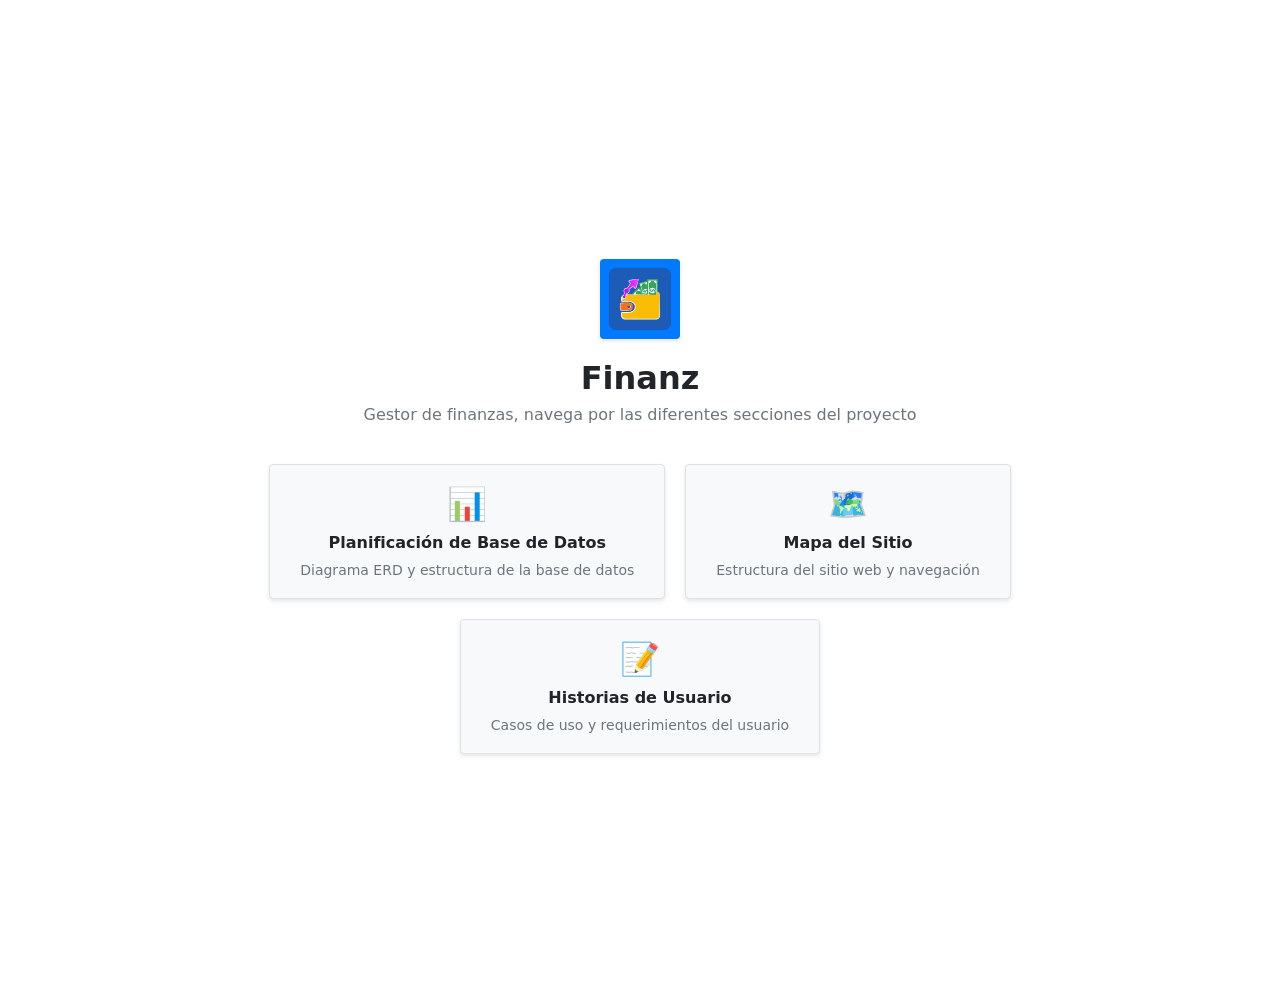
==== index.html @ 7e3db4f6 "Initial commit: Reorganize project structure for deployment, add SVG logo, create README" ====
<!DOCTYPE html>
<html lang="es">
  <head>
    <meta charset="utf-8" />
    <meta name="viewport" content="width=device-width,initial-scale=1" />
    <title>Finanz.</title>
    <link rel="stylesheet" href="styles/base.css" />
    <link rel="stylesheet" href="styles/index.css" />
  </head>
  <body>
    <div class="wrap">
      <div class="header">
        <img src="finanz-logo.svg" alt="Finanz Logo" class="logo" />
        <h1>Finanz</h1>
        <p class="subtitle">Gestor de finanzas, navega por las diferentes secciones del proyecto</p>
      </div>
      <div class="nav">
        <a href="views/databse_plan.html" class="nav-btn">
          <div class="icon">📊</div>
          <div class="title">Planificación de Base de Datos</div>
          <div class="desc">Diagrama ERD y estructura de la base de datos</div>
        </a>
        <a href="views/site_map.html" class="nav-btn">
          <div class="icon">🗺️</div>
          <div class="title">Mapa del Sitio</div>
          <div class="desc">Estructura del sitio web y navegación</div>
        </a>
        <a href="views/user_stories.html" class="nav-btn">
          <div class="icon">📝</div>
          <div class="title">Historias de Usuario</div>
          <div class="desc">Casos de uso y requerimientos del usuario</div>
        </a>
      </div>
    </div>
  </body>
</html>
---- styles/base.css ----
:root {
  --bg: #ffffff;
  --card: #f8f9fa;
  --muted: #6c757d;
  --accent: #007bff;
  --accent2: #28a745;
  --border: #dee2e6;
  --text: #212529;
  --card-radius: 4px;
  --shadow: 0 2px 4px rgba(0, 0, 0, 0.1);
  --gap: 12px;
  font-family: Inter, ui-sans-serif, system-ui, -apple-system, "Segoe UI",
    Roboto, "Helvetica Neue", Arial;
}

html,
body {
  height: 100%;
  margin: 0;
  background: var(--bg);
  color: var(--text);
}

body {
  font-family: Inter, system-ui, Segoe UI, Arial;
  background: var(--bg);
  margin: 0;
  padding: 28px;
  color: var(--text);
}

.wrap {
  max-width: 1100px;
  margin: 0 auto;
  padding: 28px;
  display: flex;
  flex-direction: column;
  align-items: center;
  justify-content: center;
  min-height: 100vh;
}

header {
  display: flex;
  align-items: center;
  gap: 16px;
  margin-bottom: 18px;
}

.logo {
  width: 80px;
  height: 80px;
  border-radius: var(--card-radius);
  background: var(--accent);
  display: flex;
  align-items: center;
  justify-content: center;
  color: white;
  font-weight: 700;
  box-shadow: var(--shadow);
  margin: 0 auto 20px;
}

h1 {
  margin: 0;
  font-size: 32px;
  font-weight: 600;
  color: var(--text);
}

p.lead {
  margin: 6px 0 0;
  color: var(--muted);
}

.back-btn {
  background: var(--card);
  border: 1px solid var(--border);
  padding: 8px 12px;
  border-radius: var(--card-radius);
  color: var(--text);
  text-decoration: none;
  font-size: 13px;
  display: inline-block;
  margin-bottom: 18px;
  box-shadow: var(--shadow);
}

.back-btn:hover {
  background: #e9ecef;
}
---- styles/index.css ----
.header {
  text-align: center;
  margin-bottom: 40px;
}

.subtitle {
  margin: 8px 0 0;
  color: var(--muted);
  font-size: 16px;
}

.nav {
  display: flex;
  gap: 20px;
  flex-wrap: wrap;
  justify-content: center;
}

.nav-btn {
  background: var(--card);
  border: 1px solid var(--border);
  padding: 20px 30px;
  border-radius: var(--card-radius);
  color: var(--text);
  cursor: pointer;
  font-size: 16px;
  font-weight: 500;
  text-decoration: none;
  display: flex;
  flex-direction: column;
  align-items: center;
  gap: 10px;
  transition: all 0.3s ease;
  box-shadow: var(--shadow);
  min-width: 200px;
}

.nav-btn:hover {
  background: #e9ecef;
  transform: translateY(-2px);
  box-shadow: 0 4px 8px rgba(0, 0, 0, 0.15);
}

.nav-btn .icon {
  font-size: 32px;
}

.nav-btn .title {
  font-weight: 600;
}

.nav-btn .desc {
  font-size: 14px;
  color: var(--muted);
  text-align: center;
}

@media (max-width: 720px) {
  .wrap {
    padding: 20px;
  }
  .nav {
    flex-direction: column;
    align-items: center;
  }
  .nav-btn {
    width: 100%;
    max-width: 300px;
  }
}
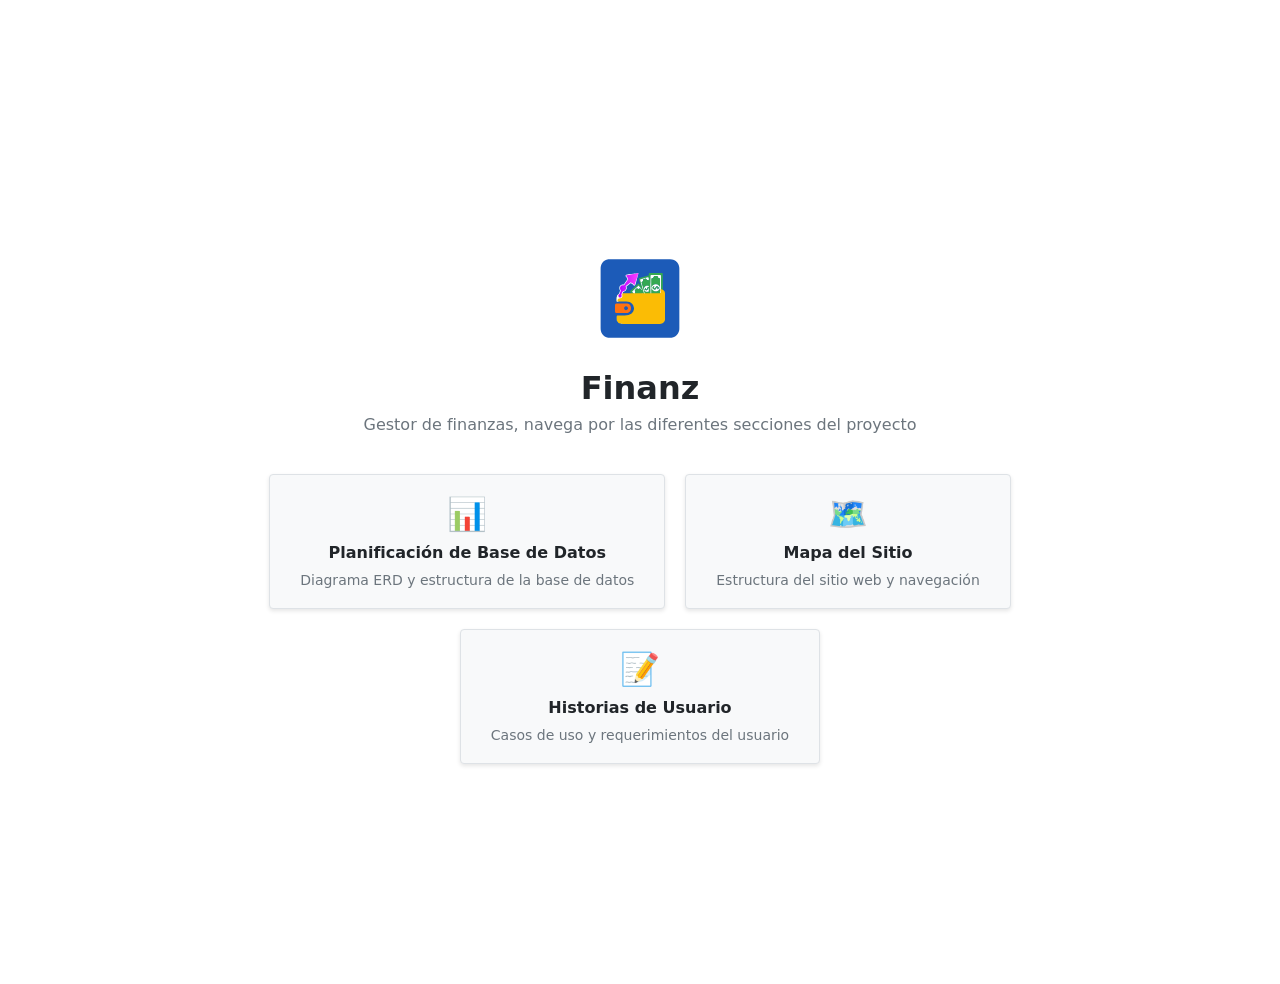
==== commit b3a45c0c: "Fix ERD HTML structure, move metas table, organize scripts in separate folder" ====
--- a/index.html
+++ b/index.html
@@ -10,9 +10,11 @@
   <body>
     <div class="wrap">
       <div class="header">
-        <img src="finanz-logo.svg" alt="Finanz Logo" class="logo" />
+        <img src="finanz-logo.svg" alt="Finanz Logo" class="logo-index" />
         <h1>Finanz</h1>
-        <p class="subtitle">Gestor de finanzas, navega por las diferentes secciones del proyecto</p>
+        <p class="subtitle">
+          Gestor de finanzas, navega por las diferentes secciones del proyecto
+        </p>
       </div>
       <div class="nav">
         <a href="views/databse_plan.html" class="nav-btn">
--- a/styles/base.css
+++ b/styles/base.css
@@ -58,9 +58,15 @@
   color: white;
   font-weight: 700;
   box-shadow: var(--shadow);
+  margin:
+   0 auto 20px;
+}
+.logo-index {
+  width: 100px;
+  height: auto;
   margin: 0 auto 20px;
+  display: block;
 }
-
 h1 {
   margin: 0;
   font-size: 32px;
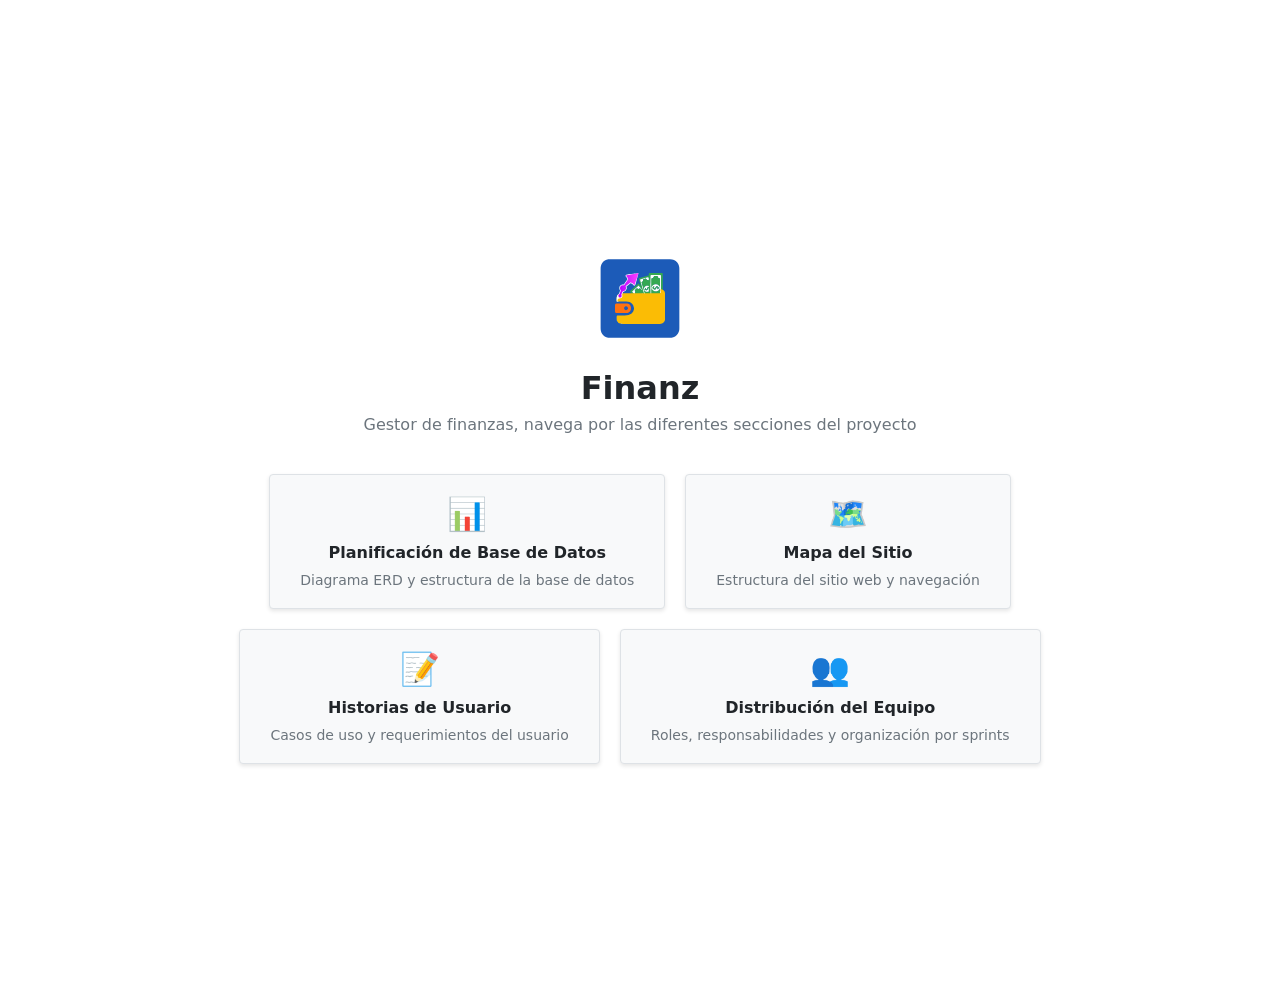
==== commit f4a0573d: "Planeacion" ====
--- a/index.html
+++ b/index.html
@@ -32,6 +32,11 @@
           <div class="title">Historias de Usuario</div>
           <div class="desc">Casos de uso y requerimientos del usuario</div>
         </a>
+        <a href="views/team_distribution.html" class="nav-btn">
+          <div class="icon">👥</div>
+          <div class="title">Distribución del Equipo</div>
+          <div class="desc">Roles, responsabilidades y organización por sprints</div>
+        </a>
       </div>
     </div>
   </body>
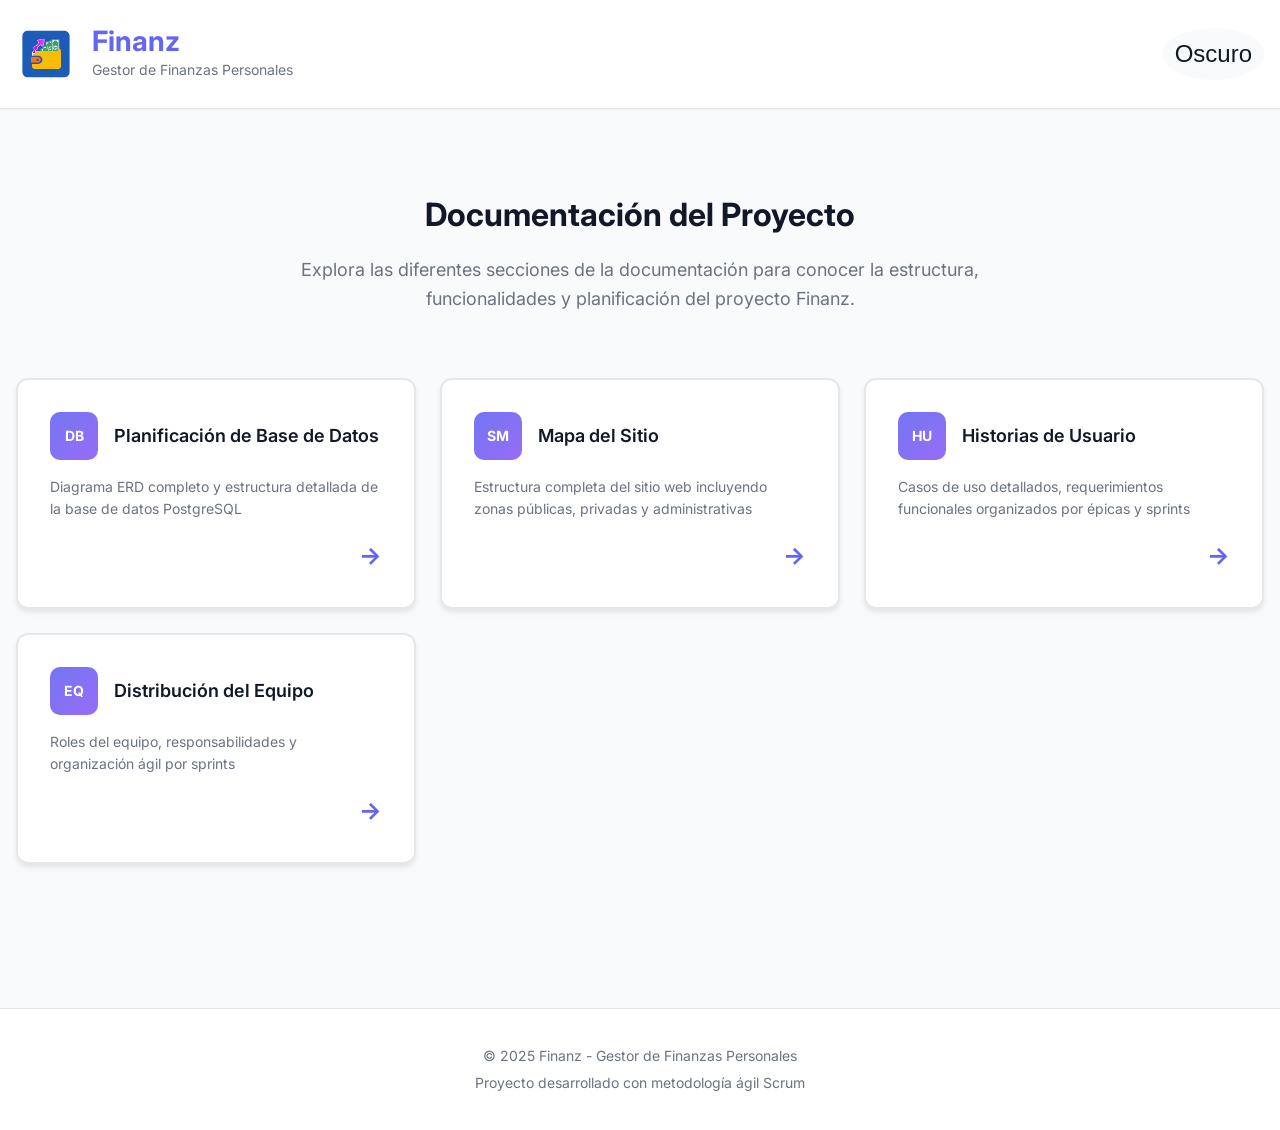
==== commit c4aced40: "refactor: rediseñar página principal con estilo moderno y consistente - Actualiza index.html con est" ====
--- a/index.html
+++ b/index.html
@@ -1,43 +1,109 @@
 <!DOCTYPE html>
 <html lang="es">
   <head>
-    <meta charset="utf-8" />
-    <meta name="viewport" content="width=device-width,initial-scale=1" />
-    <title>Finanz.</title>
-    <link rel="stylesheet" href="styles/base.css" />
+    <meta charset="UTF-8" />
+    <meta name="viewport" content="width=device-width, initial-scale=1.0" />
+    <meta
+      name="description"
+      content="Finanz - Gestor de Finanzas Personales. Documentación completa del proyecto."
+    />
+    <title>Finanz - Gestor de Finanzas Personales</title>
+    <link rel="stylesheet" href="styles/user_stories.css" />
     <link rel="stylesheet" href="styles/index.css" />
+    <link rel="preconnect" href="https://fonts.googleapis.com" />
+    <link rel="preconnect" href="https://fonts.gstatic.com" crossorigin />
+    <link
+      href="https://fonts.googleapis.com/css2?family=Inter:wght@300;400;500;600;700&display=swap"
+      rel="stylesheet"
+    />
   </head>
   <body>
-    <div class="wrap">
-      <div class="header">
-        <img src="finanz-logo.svg" alt="Finanz Logo" class="logo-index" />
-        <h1>Finanz</h1>
-        <p class="subtitle">
-          Gestor de finanzas, navega por las diferentes secciones del proyecto
-        </p>
+    <header class="header">
+      <div class="container">
+        <div class="header-content">
+          <div class="logo-section">
+            <img src="finanz-logo.svg" alt="Finanz Logo" class="logo-img" />
+            <div class="logo-text">
+              <h1 class="logo-title">Finanz</h1>
+              <p class="logo-subtitle">Gestor de Finanzas Personales</p>
+            </div>
+          </div>
+          <button
+            id="theme-toggle"
+            class="theme-toggle"
+            aria-label="Cambiar tema"
+          >
+            <span class="theme-icon">Oscuro</span>
+          </button>
+        </div>
       </div>
-      <div class="nav">
-        <a href="views/databse_plan.html" class="nav-btn">
-          <div class="icon">📊</div>
-          <div class="title">Planificación de Base de Datos</div>
-          <div class="desc">Diagrama ERD y estructura de la base de datos</div>
-        </a>
-        <a href="views/site_map.html" class="nav-btn">
-          <div class="icon">🗺️</div>
-          <div class="title">Mapa del Sitio</div>
-          <div class="desc">Estructura del sitio web y navegación</div>
-        </a>
-        <a href="views/user_stories.html" class="nav-btn">
-          <div class="icon">📝</div>
-          <div class="title">Historias de Usuario</div>
-          <div class="desc">Casos de uso y requerimientos del usuario</div>
-        </a>
-        <a href="views/team_distribution.html" class="nav-btn">
-          <div class="icon">👥</div>
-          <div class="title">Distribución del Equipo</div>
-          <div class="desc">Roles, responsabilidades y organización por sprints</div>
-        </a>
+    </header>
+
+    <main class="main">
+      <div class="container">
+        <section class="welcome-section">
+          <h2 class="welcome-title">Documentación del Proyecto</h2>
+          <p class="welcome-description">
+            Explora las diferentes secciones de la documentación para conocer la estructura, 
+            funcionalidades y planificación del proyecto Finanz.
+          </p>
+        </section>
+
+        <section class="navigation-grid">
+          <a href="views/databse_plan.html" class="nav-card">
+            <div class="nav-card-header">
+              <div class="nav-card-icon nav-icon-database"></div>
+              <h3 class="nav-card-title">Planificación de Base de Datos</h3>
+            </div>
+            <p class="nav-card-description">
+              Diagrama ERD completo y estructura detallada de la base de datos PostgreSQL
+            </p>
+            <span class="nav-card-arrow">→</span>
+          </a>
+
+          <a href="views/site_map.html" class="nav-card">
+            <div class="nav-card-header">
+              <div class="nav-card-icon nav-icon-sitemap"></div>
+              <h3 class="nav-card-title">Mapa del Sitio</h3>
+            </div>
+            <p class="nav-card-description">
+              Estructura completa del sitio web incluyendo zonas públicas, privadas y administrativas
+            </p>
+            <span class="nav-card-arrow">→</span>
+          </a>
+
+          <a href="views/user_stories.html" class="nav-card">
+            <div class="nav-card-header">
+              <div class="nav-card-icon nav-icon-stories"></div>
+              <h3 class="nav-card-title">Historias de Usuario</h3>
+            </div>
+            <p class="nav-card-description">
+              Casos de uso detallados, requerimientos funcionales organizados por épicas y sprints
+            </p>
+            <span class="nav-card-arrow">→</span>
+          </a>
+
+          <a href="views/team_distribution.html" class="nav-card">
+            <div class="nav-card-header">
+              <div class="nav-card-icon nav-icon-team"></div>
+              <h3 class="nav-card-title">Distribución del Equipo</h3>
+            </div>
+            <p class="nav-card-description">
+              Roles del equipo, responsabilidades y organización ágil por sprints
+            </p>
+            <span class="nav-card-arrow">→</span>
+          </a>
+        </section>
       </div>
-    </div>
+    </main>
+
+    <footer class="footer">
+      <div class="container">
+        <p>&copy; 2025 Finanz - Gestor de Finanzas Personales</p>
+        <p>Proyecto desarrollado con metodología ágil Scrum</p>
+      </div>
+    </footer>
+
+    <script src="scripts/index.js"></script>
   </body>
 </html>
--- a/styles/user_stories.css
+++ b/styles/user_stories.css
@@ -0,0 +1,629 @@
+/* ==================== Variables CSS ==================== */
+:root {
+  --primary-color: #6366f1;
+  --primary-hover: #4f46e5;
+  --secondary-color: #8b5cf6;
+  --accent-color: #f59e0b;
+  --success-color: #10b981;
+  --warning-color: #f59e0b;
+  --danger-color: #ef4444;
+
+  --bg-primary: #ffffff;
+  --bg-secondary: #f9fafb;
+  --bg-tertiary: #f3f4f6;
+  --background-primary: #ffffff;
+  --background-secondary: #f9fafb;
+  --text-primary: #111827;
+  --text-secondary: #6b7280;
+  --text-tertiary: #9ca3af;
+  --border-color: #e5e7eb;
+  --shadow-sm: 0 1px 2px 0 rgba(0, 0, 0, 0.05);
+  --shadow-md: 0 4px 6px -1px rgba(0, 0, 0, 0.1);
+  --shadow-lg: 0 10px 15px -3px rgba(0, 0, 0, 0.1);
+  --shadow-xl: 0 20px 25px -5px rgba(0, 0, 0, 0.1);
+
+  --font-family: "Inter", -apple-system, BlinkMacSystemFont, "Segoe UI",
+    sans-serif;
+  --transition: all 0.3s cubic-bezier(0.4, 0, 0.2, 1);
+}
+
+/* Dark mode */
+[data-theme="dark"] {
+  --bg-primary: #111827;
+  --bg-secondary: #1f2937;
+  --bg-tertiary: #374151;
+  --background-primary: #111827;
+  --background-secondary: #1f2937;
+  --text-primary: #f9fafb;
+  --text-secondary: #d1d5db;
+  --text-tertiary: #9ca3af;
+  --border-color: #374151;
+  --shadow-sm: 0 1px 2px 0 rgba(0, 0, 0, 0.3);
+  --shadow-md: 0 4px 6px -1px rgba(0, 0, 0, 0.4);
+  --shadow-lg: 0 10px 15px -3px rgba(0, 0, 0, 0.5);
+  --shadow-xl: 0 20px 25px -5px rgba(0, 0, 0, 0.6);
+}
+
+/* ==================== Reset & Base ==================== */
+*,
+*::before,
+*::after {
+  box-sizing: border-box;
+  margin: 0;
+  padding: 0;
+}
+
+html {
+  scroll-behavior: smooth;
+}
+
+body {
+  font-family: var(--font-family);
+  background-color: var(--bg-secondary);
+  color: var(--text-primary);
+  line-height: 1.6;
+  transition: var(--transition);
+  min-height: 100vh;
+  display: flex;
+  flex-direction: column;
+}
+
+.sr-only {
+  position: absolute;
+  width: 1px;
+  height: 1px;
+  padding: 0;
+  margin: -1px;
+  overflow: hidden;
+  clip: rect(0, 0, 0, 0);
+  white-space: nowrap;
+  border-width: 0;
+}
+
+.container {
+  width: 100%;
+  max-width: 1280px;
+  margin: 0 auto;
+  padding: 0 1rem;
+}
+
+/* ==================== Header ==================== */
+.header {
+  background-color: var(--bg-primary);
+  border-bottom: 1px solid var(--border-color);
+  box-shadow: var(--shadow-sm);
+  position: sticky;
+  top: 0;
+  z-index: 1000;
+}
+
+.header-content {
+  display: flex;
+  align-items: center;
+  justify-content: space-between;
+  gap: 1rem;
+  padding: 1rem 0;
+}
+
+.logo {
+  display: flex;
+  align-items: center;
+  gap: 0.5rem;
+  font-size: 1.5rem;
+  font-weight: 700;
+  color: var(--primary-color);
+}
+
+.logo-icon {
+  font-size: 2rem;
+}
+
+.project-selector {
+  flex: 1;
+  max-width: 300px;
+}
+
+.project-info {
+  flex: 1;
+  max-width: 300px;
+  display: flex;
+  align-items: center;
+  justify-content: center;
+}
+
+.project-name {
+  padding: 0.5rem 1rem;
+  font-size: 1rem;
+  font-weight: 600;
+  color: var(--text-primary);
+  background-color: var(--bg-secondary);
+  border-radius: 8px;
+  border: 2px solid var(--border-color);
+}
+
+.project-select {
+  width: 100%;
+  padding: 0.5rem 1rem;
+  font-size: 1rem;
+  border: 2px solid var(--border-color);
+  border-radius: 8px;
+  background-color: var(--bg-secondary);
+  color: var(--text-primary);
+  cursor: pointer;
+  transition: var(--transition);
+}
+
+.project-select:hover {
+  border-color: var(--primary-color);
+}
+
+.project-select:focus {
+  outline: none;
+  border-color: var(--primary-color);
+  box-shadow: 0 0 0 3px rgba(99, 102, 241, 0.1);
+}
+
+.theme-toggle {
+  padding: 0.75rem;
+  border: none;
+  border-radius: 50%;
+  background-color: var(--bg-secondary);
+  color: var(--text-primary);
+  font-size: 1.5rem;
+  cursor: pointer;
+  transition: var(--transition);
+}
+
+.theme-toggle:hover {
+  background-color: var(--bg-tertiary);
+  transform: scale(1.1);
+}
+
+.back-button {
+  padding: 0.75rem 1rem;
+  border: none;
+  border-radius: 8px;
+  background-color: var(--bg-secondary);
+  color: var(--text-primary);
+  font-size: 0.875rem;
+  font-weight: 600;
+  cursor: pointer;
+  transition: var(--transition);
+  text-decoration: none;
+  display: inline-flex;
+  align-items: center;
+  gap: 0.5rem;
+}
+
+.back-button:hover {
+  background-color: var(--bg-tertiary);
+  transform: translateX(-2px);
+}
+
+/* ==================== Main Content ==================== */
+.main {
+  flex: 1;
+  padding: 2rem 0;
+}
+
+.controls {
+  background-color: var(--bg-primary);
+  border-radius: 12px;
+  padding: 1.5rem;
+  margin-bottom: 2rem;
+  box-shadow: var(--shadow-md);
+  display: flex;
+  flex-direction: column;
+  gap: 1rem;
+}
+
+.search-box {
+  flex: 1;
+}
+
+.search-input {
+  width: 100%;
+  padding: 0.75rem 1rem;
+  font-size: 1rem;
+  border: 2px solid var(--border-color);
+  border-radius: 8px;
+  background-color: var(--bg-secondary);
+  color: var(--text-primary);
+  transition: var(--transition);
+}
+
+.search-input:focus {
+  outline: none;
+  border-color: var(--primary-color);
+  box-shadow: 0 0 0 3px rgba(99, 102, 241, 0.1);
+}
+
+.filter-group {
+  display: flex;
+  align-items: center;
+  gap: 0.5rem;
+}
+
+.filter-label {
+  font-weight: 600;
+  color: var(--text-secondary);
+}
+
+.epic-filter {
+  padding: 0.5rem 1rem;
+  font-size: 1rem;
+  border: 2px solid var(--border-color);
+  border-radius: 8px;
+  background-color: var(--bg-secondary);
+  color: var(--text-primary);
+  cursor: pointer;
+  transition: var(--transition);
+}
+
+.epic-filter:hover {
+  border-color: var(--primary-color);
+}
+
+.stats {
+  display: flex;
+  gap: 1.5rem;
+  padding: 0.5rem 0;
+  font-size: 0.875rem;
+  color: var(--text-secondary);
+}
+
+.stat-item strong {
+  color: var(--primary-color);
+  font-size: 1.25rem;
+}
+
+/* ==================== Stories Grid ==================== */
+.stories-grid {
+  display: grid;
+  grid-template-columns: repeat(auto-fill, minmax(350px, 1fr));
+  gap: 1.5rem;
+}
+
+.story-card {
+  background-color: var(--bg-primary);
+  border: 1px solid var(--border-color);
+  border-radius: 12px;
+  padding: 1.5rem;
+  transition: var(--transition);
+  cursor: pointer;
+  box-shadow: var(--shadow-sm);
+}
+
+.story-card:hover {
+  box-shadow: var(--shadow-lg);
+  transform: translateY(-4px);
+  border-color: var(--primary-color);
+}
+
+.story-header {
+  display: flex;
+  align-items: center;
+  justify-content: space-between;
+  margin-bottom: 1rem;
+}
+
+.story-code {
+  display: inline-block;
+  padding: 0.25rem 0.75rem;
+  background-color: var(--primary-color);
+  color: white;
+  font-size: 0.75rem;
+  font-weight: 700;
+  border-radius: 999px;
+}
+
+.story-epic {
+  display: inline-block;
+  padding: 0.25rem 0.75rem;
+  background-color: var(--bg-tertiary);
+  color: var(--text-secondary);
+  font-size: 0.75rem;
+  font-weight: 600;
+  border-radius: 999px;
+}
+
+.story-title {
+  font-size: 1.25rem;
+  font-weight: 700;
+  color: var(--text-primary);
+  margin-bottom: 0.75rem;
+  line-height: 1.4;
+}
+
+.story-description {
+  color: var(--text-secondary);
+  font-size: 0.875rem;
+  line-height: 1.6;
+  margin-bottom: 1rem;
+  display: -webkit-box;
+  -webkit-line-clamp: 3;
+  -webkit-box-orient: vertical;
+  overflow: hidden;
+}
+
+.story-footer {
+  display: flex;
+  align-items: center;
+  gap: 1rem;
+  padding-top: 1rem;
+  border-top: 1px solid var(--border-color);
+}
+
+.badge {
+  display: flex;
+  align-items: center;
+  gap: 0.25rem;
+  font-size: 0.75rem;
+  color: var(--text-tertiary);
+}
+
+.badge-icon {
+  font-size: 1rem;
+}
+
+/* ==================== Loading & Empty States ==================== */
+.loading {
+  display: flex;
+  flex-direction: column;
+  align-items: center;
+  justify-content: center;
+  padding: 4rem 2rem;
+  color: var(--text-secondary);
+}
+
+.spinner {
+  width: 48px;
+  height: 48px;
+  border: 4px solid var(--border-color);
+  border-top-color: var(--primary-color);
+  border-radius: 50%;
+  animation: spin 1s linear infinite;
+  margin-bottom: 1rem;
+}
+
+@keyframes spin {
+  to {
+    transform: rotate(360deg);
+  }
+}
+
+.empty-state,
+.error-state {
+  text-align: center;
+  padding: 4rem 2rem;
+  color: var(--text-secondary);
+}
+
+.empty-icon,
+.error-icon {
+  font-size: 4rem;
+  margin-bottom: 1rem;
+  display: block;
+}
+
+.empty-state h2,
+.error-state h2 {
+  font-size: 1.5rem;
+  color: var(--text-primary);
+  margin-bottom: 0.5rem;
+}
+
+.retry-button {
+  margin-top: 1rem;
+  padding: 0.75rem 1.5rem;
+  background-color: var(--primary-color);
+  color: white;
+  border: none;
+  border-radius: 8px;
+  font-weight: 600;
+  cursor: pointer;
+  transition: var(--transition);
+}
+
+.retry-button:hover {
+  background-color: var(--primary-hover);
+}
+
+/* ==================== Modal ==================== */
+.modal {
+  position: fixed;
+  top: 0;
+  left: 0;
+  right: 0;
+  bottom: 0;
+  z-index: 9999;
+  display: none;
+  align-items: center;
+  justify-content: center;
+  padding: 1rem;
+}
+
+.modal:not([hidden]) {
+  display: flex;
+}
+
+.modal-overlay {
+  position: absolute;
+  top: 0;
+  left: 0;
+  right: 0;
+  bottom: 0;
+  background-color: rgba(0, 0, 0, 0.7);
+  backdrop-filter: blur(4px);
+}
+
+.modal-content {
+  position: relative;
+  background-color: var(--bg-primary);
+  border-radius: 12px;
+  box-shadow: var(--shadow-xl);
+  max-width: 800px;
+  max-height: 90vh;
+  overflow-y: auto;
+  z-index: 10000;
+  animation: modalSlideIn 0.3s ease-out;
+}
+
+@keyframes modalSlideIn {
+  from {
+    opacity: 0;
+    transform: translateY(-20px);
+  }
+  to {
+    opacity: 1;
+    transform: translateY(0);
+  }
+}
+
+.modal-header {
+  display: flex;
+  align-items: center;
+  justify-content: space-between;
+  padding: 1.5rem;
+  border-bottom: 1px solid var(--border-color);
+}
+
+.modal-title {
+  font-size: 1.5rem;
+  font-weight: 700;
+  color: var(--text-primary);
+}
+
+.modal-close {
+  width: 40px;
+  height: 40px;
+  border: none;
+  border-radius: 50%;
+  background-color: var(--bg-secondary);
+  color: var(--text-primary);
+  font-size: 2rem;
+  line-height: 1;
+  cursor: pointer;
+  transition: var(--transition);
+}
+
+.modal-close:hover {
+  background-color: var(--bg-tertiary);
+}
+
+.modal-body {
+  padding: 1.5rem;
+}
+
+.modal-section {
+  margin-bottom: 2rem;
+}
+
+.modal-section:last-child {
+  margin-bottom: 0;
+}
+
+.modal-section-title {
+  font-size: 1.125rem;
+  font-weight: 600;
+  color: var(--text-primary);
+  margin-bottom: 0.75rem;
+  display: flex;
+  align-items: center;
+  gap: 0.5rem;
+}
+
+.modal-section-title::before {
+  content: "";
+  width: 4px;
+  height: 1.125rem;
+  background-color: var(--primary-color);
+  border-radius: 999px;
+}
+
+.modal-list {
+  list-style: none;
+  padding: 0;
+}
+
+.modal-list li {
+  padding: 0.75rem 0;
+  padding-left: 1.5rem;
+  border-bottom: 1px solid var(--border-color);
+  position: relative;
+  color: var(--text-secondary);
+}
+
+.modal-list li:last-child {
+  border-bottom: none;
+}
+
+.modal-list li::before {
+  content: "✓";
+  position: absolute;
+  left: 0;
+  color: var(--success-color);
+  font-weight: bold;
+}
+
+/* ==================== Footer ==================== */
+.footer {
+  background-color: var(--bg-primary);
+  border-top: 1px solid var(--border-color);
+  padding: 2rem 0;
+  margin-top: 4rem;
+  text-align: center;
+  color: var(--text-secondary);
+  font-size: 0.875rem;
+}
+
+.footer p {
+  margin: 0.25rem 0;
+}
+
+/* ==================== Responsive ==================== */
+@media (max-width: 768px) {
+  .header-content {
+    flex-wrap: wrap;
+  }
+
+  .logo {
+    flex: 1 0 100%;
+    justify-content: center;
+    margin-bottom: 0.5rem;
+  }
+
+  .project-selector {
+    max-width: none;
+  }
+
+  .controls {
+    padding: 1rem;
+  }
+
+  .stories-grid {
+    grid-template-columns: 1fr;
+    gap: 1rem;
+  }
+
+  .stats {
+    flex-direction: column;
+    gap: 0.5rem;
+  }
+
+  .modal-content {
+    max-width: 100%;
+    margin: 0;
+    border-radius: 0;
+  }
+}
+
+@media (max-width: 480px) {
+  .story-card {
+    padding: 1rem;
+  }
+
+  .modal-body {
+    padding: 1rem;
+  }
+}
--- a/styles/index.css
+++ b/styles/index.css
@@ -1,70 +1,268 @@
+/* ==================== Estilos específicos para Index ==================== */
+
+/* Header personalizado para index */
 .header {
+  background-color: var(--bg-primary);
+  border-bottom: 1px solid var(--border-color);
+  box-shadow: var(--shadow-sm);
+  position: sticky;
+  top: 0;
+  z-index: 1000;
+}
+
+.header .header-content {
+  display: flex;
+  align-items: center;
+  justify-content: space-between;
+  padding: 1.5rem 0;
+}
+
+.logo-section {
+  display: flex;
+  align-items: center;
+  gap: 1rem;
+}
+
+.logo-img {
+  width: 60px;
+  height: 60px;
+  object-fit: contain;
+}
+
+.logo-text {
+  display: flex;
+  flex-direction: column;
+  gap: 0.25rem;
+}
+
+.logo-title {
+  font-size: 1.75rem;
+  font-weight: 700;
+  color: var(--primary-color);
+  margin: 0;
+  line-height: 1;
+}
+
+.logo-subtitle {
+  font-size: 0.875rem;
+  color: var(--text-secondary);
+  margin: 0;
+}
+
+/* Welcome Section */
+.welcome-section {
   text-align: center;
-  margin-bottom: 40px;
-}
-
-.subtitle {
-  margin: 8px 0 0;
-  color: var(--muted);
-  font-size: 16px;
-}
-
-.nav {
-  display: flex;
-  gap: 20px;
-  flex-wrap: wrap;
+  padding: 3rem 0 2rem;
+}
+
+.welcome-title {
+  font-size: 2rem;
+  font-weight: 700;
+  color: var(--text-primary);
+  margin: 0 0 1rem 0;
+}
+
+.welcome-description {
+  font-size: 1.125rem;
+  color: var(--text-secondary);
+  line-height: 1.6;
+  max-width: 700px;
+  margin: 0 auto;
+}
+
+/* Navigation Grid */
+.navigation-grid {
+  display: grid;
+  grid-template-columns: repeat(auto-fit, minmax(300px, 1fr));
+  gap: 1.5rem;
+  margin-top: 2rem;
+  padding-bottom: 3rem;
+}
+
+.nav-card {
+  background-color: var(--bg-primary);
+  border: 2px solid var(--border-color);
+  border-radius: 12px;
+  padding: 2rem;
+  text-decoration: none;
+  color: inherit;
+  transition: var(--transition);
+  display: flex;
+  flex-direction: column;
+  gap: 1rem;
+  position: relative;
+  overflow: hidden;
+  box-shadow: var(--shadow-md);
+}
+
+.nav-card::before {
+  content: "";
+  position: absolute;
+  top: 0;
+  left: 0;
+  right: 0;
+  height: 4px;
+  background: linear-gradient(90deg, var(--primary-color), var(--secondary-color));
+  transform: scaleX(0);
+  transform-origin: left;
+  transition: transform 0.3s ease;
+}
+
+.nav-card:hover::before {
+  transform: scaleX(1);
+}
+
+.nav-card:hover {
+  border-color: var(--primary-color);
+  transform: translateY(-4px);
+  box-shadow: var(--shadow-xl);
+}
+
+.nav-card-header {
+  display: flex;
+  align-items: center;
+  gap: 1rem;
+}
+
+.nav-card-icon {
+  width: 48px;
+  height: 48px;
+  border-radius: 10px;
+  display: flex;
+  align-items: center;
   justify-content: center;
-}
-
-.nav-btn {
-  background: var(--card);
-  border: 1px solid var(--border);
-  padding: 20px 30px;
-  border-radius: var(--card-radius);
-  color: var(--text);
-  cursor: pointer;
-  font-size: 16px;
-  font-weight: 500;
-  text-decoration: none;
-  display: flex;
-  flex-direction: column;
-  align-items: center;
-  gap: 10px;
-  transition: all 0.3s ease;
-  box-shadow: var(--shadow);
-  min-width: 200px;
-}
-
-.nav-btn:hover {
-  background: #e9ecef;
-  transform: translateY(-2px);
-  box-shadow: 0 4px 8px rgba(0, 0, 0, 0.15);
-}
-
-.nav-btn .icon {
-  font-size: 32px;
-}
-
-.nav-btn .title {
+  flex-shrink: 0;
+  background: linear-gradient(135deg, var(--primary-color), var(--secondary-color));
+  position: relative;
+  overflow: hidden;
+}
+
+.nav-card-icon::before {
+  content: "";
+  position: absolute;
+  width: 100%;
+  height: 100%;
+  background: rgba(255, 255, 255, 0.1);
+}
+
+/* Iconos específicos usando pseudo-elementos */
+.nav-icon-database::after {
+  content: "DB";
+  color: white;
+  font-weight: 700;
+  font-size: 0.875rem;
+}
+
+.nav-icon-sitemap::after {
+  content: "SM";
+  color: white;
+  font-weight: 700;
+  font-size: 0.875rem;
+}
+
+.nav-icon-stories::after {
+  content: "HU";
+  color: white;
+  font-weight: 700;
+  font-size: 0.875rem;
+}
+
+.nav-icon-team::after {
+  content: "EQ";
+  color: white;
+  font-weight: 700;
+  font-size: 0.875rem;
+}
+
+.nav-card-title {
+  font-size: 1.125rem;
   font-weight: 600;
-}
-
-.nav-btn .desc {
-  font-size: 14px;
-  color: var(--muted);
-  text-align: center;
-}
-
-@media (max-width: 720px) {
-  .wrap {
-    padding: 20px;
-  }
-  .nav {
-    flex-direction: column;
-    align-items: center;
-  }
-  .nav-btn {
-    width: 100%;
-    max-width: 300px;
-  }
-}
+  color: var(--text-primary);
+  margin: 0;
+  line-height: 1.3;
+}
+
+.nav-card-description {
+  font-size: 0.875rem;
+  color: var(--text-secondary);
+  line-height: 1.6;
+  margin: 0;
+  flex: 1;
+}
+
+.nav-card-arrow {
+  align-self: flex-end;
+  font-size: 1.5rem;
+  color: var(--primary-color);
+  font-weight: 700;
+  transition: var(--transition);
+}
+
+.nav-card:hover .nav-card-arrow {
+  transform: translateX(4px);
+}
+
+/* Responsive */
+@media (max-width: 768px) {
+  .welcome-section {
+    padding: 2rem 0 1.5rem;
+  }
+
+  .welcome-title {
+    font-size: 1.5rem;
+  }
+
+  .welcome-description {
+    font-size: 1rem;
+  }
+
+  .navigation-grid {
+    grid-template-columns: 1fr;
+    gap: 1rem;
+  }
+
+  .nav-card {
+    padding: 1.5rem;
+  }
+
+  .logo-section {
+    gap: 0.75rem;
+  }
+
+  .logo-img {
+    width: 48px;
+    height: 48px;
+  }
+
+  .logo-title {
+    font-size: 1.5rem;
+  }
+
+  .logo-subtitle {
+    font-size: 0.75rem;
+  }
+}
+
+@media (max-width: 480px) {
+  .header .header-content {
+    padding: 1rem 0;
+  }
+
+  .logo-img {
+    width: 40px;
+    height: 40px;
+  }
+
+  .logo-title {
+    font-size: 1.25rem;
+  }
+
+  .nav-card-icon {
+    width: 40px;
+    height: 40px;
+  }
+
+  .nav-card-title {
+    font-size: 1rem;
+  }
+}
